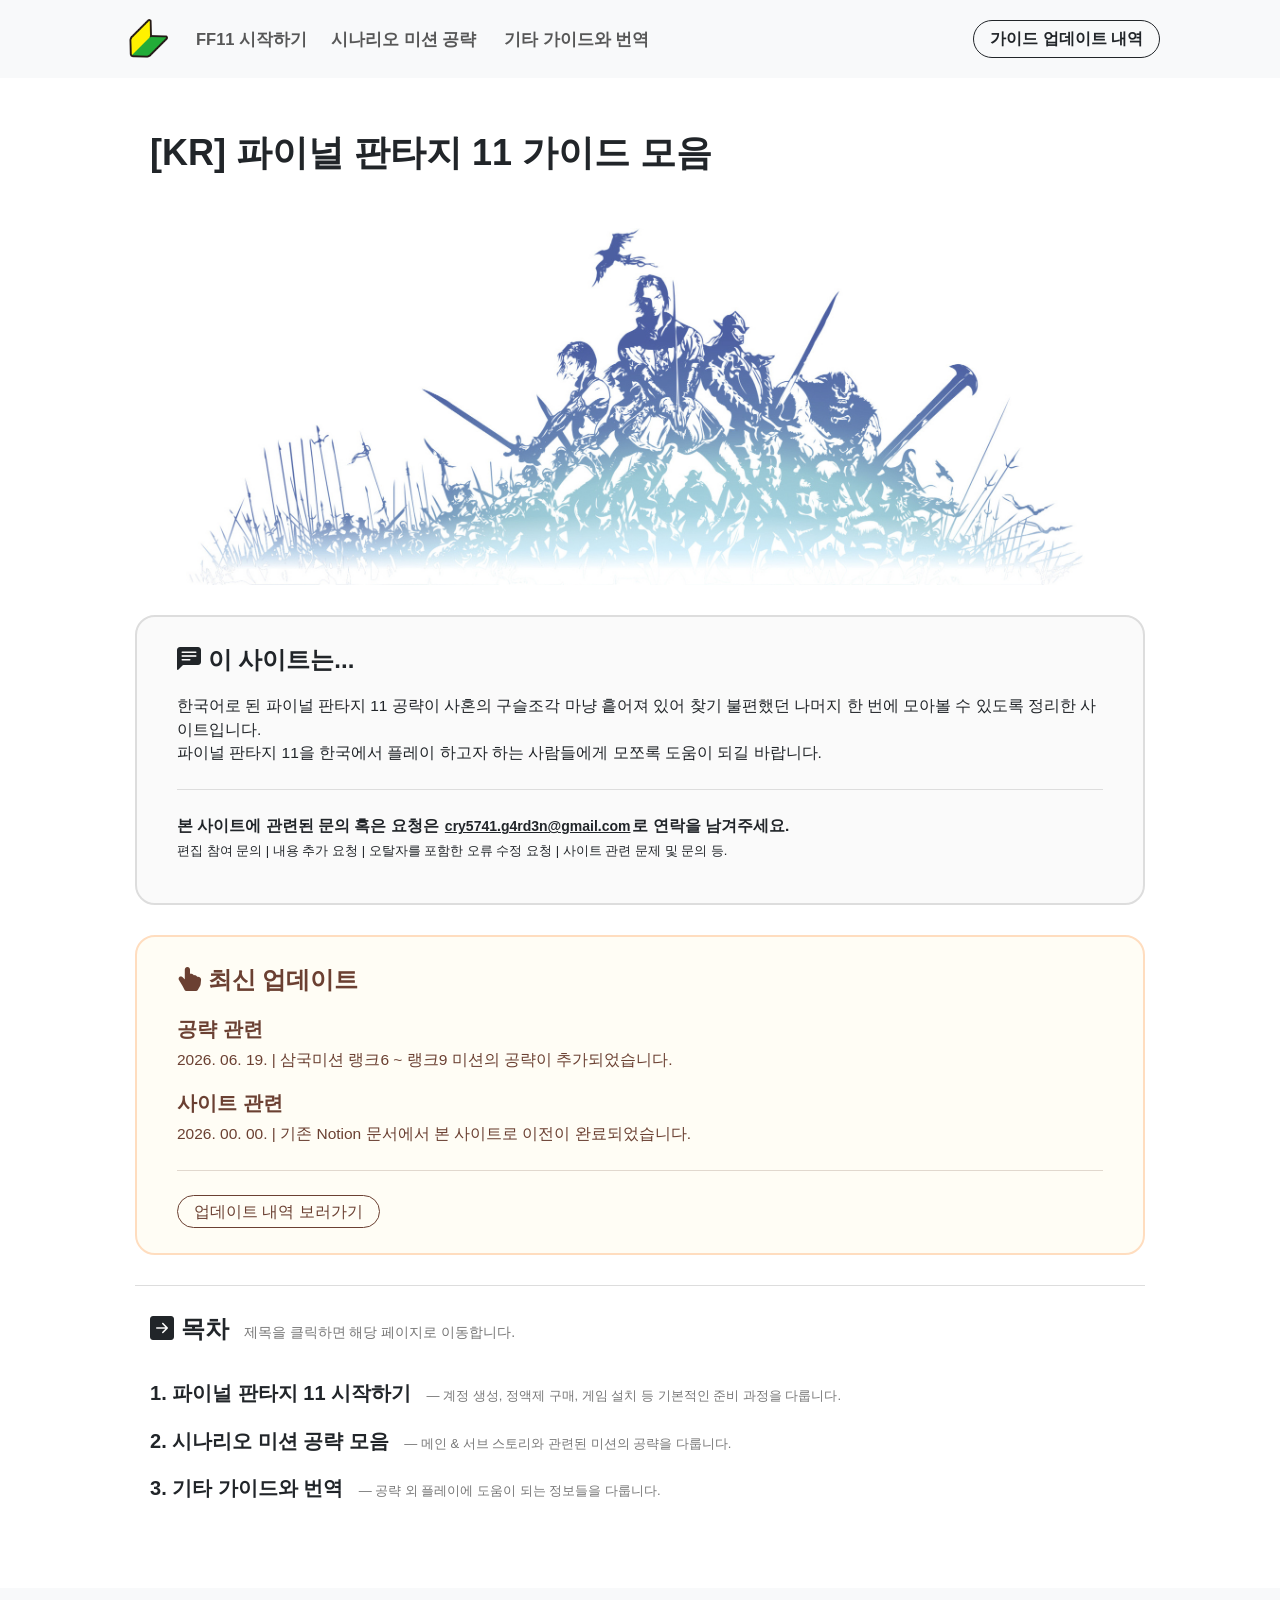
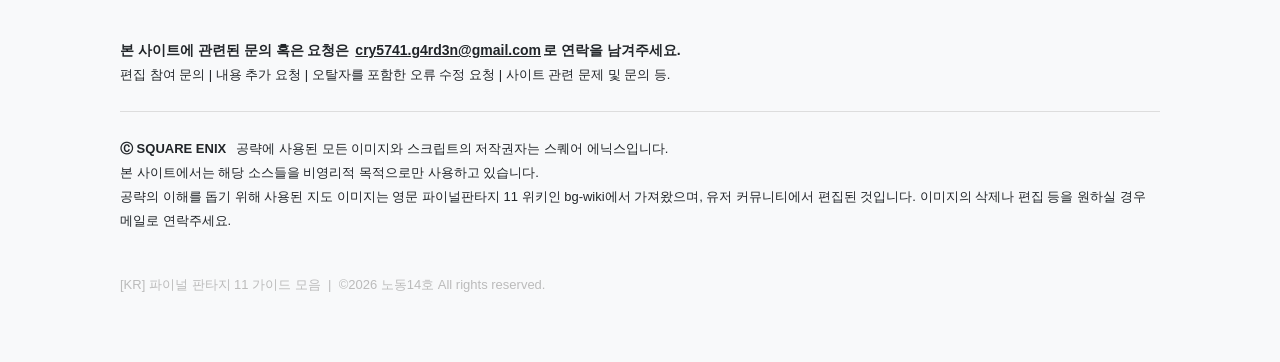
==== index.html @ ab289c1b "260719-3-1" ====
<!DOCTYPE html>
<html lang="ko">
<head>
    <meta charset="UTF-8">
    <meta name="viewport" content="width=device-width, initial-scale=1.0">
    <meta name="author" content="노동14호">
    <meta name="description" content="FINAL FANTASY XI 한국어 공략 모음집">
    <meta name="keywords" content="파판11, FF11, 파판11 공략, 파판11 한국어">
    <meta name="robots" content="noindex, nofollow">
    <link rel="icon" href="./icon/icon_11wiki.png">
    <link rel="apple-touch-icon" href="./icon/icon_11wiki.png">
    <title>[KR] FF11 가이드 모음</title>
    <link rel="stylesheet" href="./css/bootstrap.min.css">
    <link rel="stylesheet" href="./css/11wiki.css">
    <link rel="stylesheet" href="https://cdn.jsdelivr.net/npm/bootstrap-icons@1.13.1/font/bootstrap-icons.min.css">
</head>
<body>

    <!-- 상단 메뉴 바 -->
    <header class="ffxi-text sticky-top bg-light">
        <div class="navbar navbar-expand-lg ffxi-header widscreen">
            <a class="navbar-brand ms-2 my-1" href="#" data-bs-toggle="tooltip" data-bs-placement="bottom" data-bs-title="메인 페이지로"><img src="./icon/icon_11wiki.png" width="40px"></a>
            <button class="navbar-toggler" type="button" data-bs-toggle="collapse" data-bs-target="#navbarFfxi" aria-controls="navbarSupportedContent" aria-expanded="false" aria-label="Toggle navigation">
                <span class="navbar-toggler-icon"></span>
            </button>
            <div class="collapse navbar-collapse" id="navbarFfxi">
                <ul class="navbar-nav me-auto mb-3 mb-lg-0">
                    <li class="nav-item px-1"><a href="./start-ffxi.html" class="nav-link font-kr-b font-menu">FF11 시작하기</a></li>
                    <li class="nav-item px-1"><a href="./missions.html" class="nav-link font-kr-b font-menu">시나리오 미션 공략</a></li>
                    <li class="nav-item px-2"><a href="./others.html" class="nav-link font-kr-b font-menu">기타 가이드와 번역</a></li>
                </ul>
                <a href="./update.html" class="d-flex mb-2 mb-lg-0 link-none-btn"><button class="btn btn-outline-dark font-kr-b px-3 rounded-pill">가이드 업데이트 내역</button></a>
            </div>
        </div>
    </header>
    

    <!-- 페이지 본문 -->
    <main class="ffxi-template ffxi-text widscreen">
        <div> <!--타이틀-->
            <p class="font-kr-b font-xxl my-5 ffxi-title">[KR] 파이널 판타지 11 가이드 모음</p>
            <img src="./img/main1.jpg" class="ffxi-img-90 my-3">
        </div>
        <div class="call-out"> <!--콜아웃-->
            <p class="font-xl font-kr-b"><i class="bi bi-chat-left-text-fill"></i>&nbsp;이 사이트는...</p>
            <p class="font-md font-kr-r">
                한국어로 된 파이널 판타지 11 공략이 사혼의 구슬조각 마냥 흩어져 있어 찾기 불편했던 나머지 한 번에 모아볼 수 있도록 정리한 사이트입니다.
                <br>
                파이널 판타지 11을 한국에서 플레이 하고자 하는 사람들에게 모쪼록 도움이 되길 바랍니다.
            </p>
            <div class="width-line"></div>
            <p>
                <span class="font-md font-kr-b">본 사이트에 관련된 문의 혹은 요청은 <span class="font-sm font-en-b text-readme">cry5741.g4rd3n@gmail.com</span>로 연락을 남겨주세요.</span>
                <br>
                <span class="font-xs font-kr-r">편집 참여 문의 | 내용 추가 요청 | 오탈자를 포함한 오류 수정 요청 | 사이트 관련 문제 및 문의 등.</span>
            </p>
        </div>
        <div class="ffxi-updated"> <!--업데이트 내역-->
            <p class="font-xl font-kr-b"><i class="bi bi-hand-index-thumb-fill"></i>&nbsp;최신 업데이트</p>
            <div>
                <p class="font-kr-b font-lg mb-1">공략 관련</p>
                <p class="font-kr-r font-md">2026. 06. 19. | 삼국미션 랭크6 ~ 랭크9 미션의 공략이 추가되었습니다.</p>
            </div>
            <div>
                <p class="font-kr-b font-lg mb-1">사이트 관련</p>
                <p class="font-kr-r font-md">2026. 00. 00. | 기존 Notion 문서에서 본 사이트로 이전이 완료되었습니다.</p>
            </div>
            <div class="width-line-brown"></div>
            <a href="./update.html" class="btn btn-sm btn-brown rounded-pill px-3 font-kr-r font-md border-brown text-brown border-1">업데이트 내역 보러가기</a>
        </div>
        <div class="width-line"></div>
        <div class="my-1" id="category"> <!--목차-->
            <p class="mb-4"><span class="font-xl font-kr-b ffxi-title"><i class="bi bi-arrow-right-square-fill"></i>&nbsp;목차</span><span class="font-sm font-kr-r text-darkgray">제목을 클릭하면 해당 페이지로 이동합니다.</span></p>
            <div>
                <a href="./start-ffxi.html" class="link-none">
                    <span class="ffxi-wiki font-lg font-kr-b">파이널 판타지 11 시작하기</span>
                    <span class="categoryBr1"></span>
                    <span class="font-xs font-kr-r text-darkgray">― 계정 생성, 정액제 구매, 게임 설치 등 기본적인 준비 과정을 다룹니다.</span>
                </a>
                <a href="./missions.html" class="link-none">
                    <span class="ffxi-wiki font-lg font-kr-b">시나리오 미션 공략 모음</span>
                    <span class="categoryBr2"></span>
                    <span class="font-xs font-kr-r text-darkgray">― 메인 & 서브 스토리와 관련된 미션의 공략을 다룹니다.</span>
                </a>
                <a href="./others.html" class="link-none">
                    <span class="ffxi-wiki font-lg font-kr-b">기타 가이드와 번역</span>
                    <span class="categoryBr3"></span>
                    <span class="font-xs font-kr-r text-darkgray">― 공략 외 플레이에 도움이 되는 정보들을 다룹니다.</span>
                </a>
            </div>
        </div>
    </main>


    <!-- 하단부 고정 -->
    <footer class="ffxi-text bg-light">
        <div class="footer-margin-t">
            <div class="ffxi-footer widscreen">
                <p>
                    <span class="font-sm font-kr-b">본 사이트에 관련된 문의 혹은 요청은 <span class="font-sm font-en-b text-readme">cry5741.g4rd3n@gmail.com</span>로 연락을 남겨주세요.</span>
                    <br>
                    <span class="font-xs font-kr-r">편집 참여 문의 | 내용 추가 요청 | 오탈자를 포함한 오류 수정 요청 | 사이트 관련 문제 및 문의 등.</span>
                </p>
                <div class="width-line"></div>
                <p>
                        <span class="font-xs font-en-b">Ⓒ SQUARE ENIX</span>&nbsp;&nbsp;<span class="font-xs font-kr-r">공략에 사용된 모든 이미지와 스크립트의 저작권자는 스퀘어 에닉스입니다.<br>본 사이트에서는 해당 소스들을 비영리적 목적으로만 사용하고 있습니다.</span>
                        <br>
                        <span class="font-xs font-kr-r">공략의 이해를 돕기 위해 사용된 지도 이미지는 영문 파이널판타지 11 위키인 bg-wiki에서 가져왔으며, 유저 커뮤니티에서 편집된 것입니다. 이미지의 삭제나 편집 등을 원하실 경우 메일로 연락주세요.</span>
                </p>
                <br>
                <p>
                    <span class="font-xs font-kr-r text-gray">[KR] 파이널 판타지 11 가이드 모음&nbsp;&nbsp;|&nbsp;&nbsp;©2026 노동14호 All rights reserved.</span>
                </p>
            </div>
        </div>
    </footer>

    <script src="./js/bootstrap.bundle.js"></script>
    <script src="./js/11wiki.js"></script>
    <script>
        const tooltipTriggerList = document.querySelectorAll('[data-bs-toggle="tooltip"]')
        const tooltipList = [...tooltipTriggerList].map(tooltipTriggerEl => new bootstrap.Tooltip(tooltipTriggerEl))
    </script>
</body>
</html>
---- css/11wiki.css ----
/* 기본 사이트 서식 */

.ffxi-text::selection {
    color: #f8f9fa;
    font-weight: bold;
    background-color: #212529;
}

/* 폰트 임포트 */

@import url('https://fonts.googleapis.com/css2?family=Asta+Sans:wght@300..800&family=Lato:wght@400;700&family=Murecho:wght@100..900&display=swap');

/* 영문 폰트 Lato */

.font-en-r {
  font-family: "Lato", sans-serif;
  font-weight: 400;
  font-style: normal;
  letter-spacing: 0;
  word-spacing: 0;
}

.font-en-b {
  font-family: "Lato", sans-serif;
  font-weight: 700;
  font-style: normal;
  letter-spacing: 0;
  word-spacing: 0;
}

/* 일본어 폰트 Murecho */

.font-jp-r {
  font-family: "Murecho", sans-serif;
  font-optical-sizing: auto;
  font-weight: 400;
  font-style: normal;
  letter-spacing: 0;
  word-spacing: 0;
}

.font-jp-b {
  font-family: "Murecho", sans-serif;
  font-optical-sizing: auto;
  font-weight: 700;
  font-style: normal;
  letter-spacing: 0;
  word-spacing: 0;
}

/* 한글 폰트 Asta Sans */

.font-kr-r {
  font-family: "Asta Sans", sans-serif;
  font-optical-sizing: auto;
  font-weight: 400;
  font-style: normal;
  letter-spacing: 0;
  word-spacing: 0;
}

.font-kr-b {
  font-family: "Asta Sans", sans-serif;
  font-optical-sizing: auto;
  font-weight: 700;
  font-style: normal;
  letter-spacing: 0;
  word-spacing: 0;
}

/* 폰트 크기 관련 */

.font-menu {
    font-size: 16.5px;
}

.font-xxl {
    font-size: 36px;
}

.font-xl {
    font-size: 24px;
}

.font-lg {
    font-size: 20px;
}

.font-md {
    font-size: 15.5px;
}

.font-sm {
    font-size: 14px;
}

.font-xs {
    font-size: 13px;
}

/* 폰트 강조 */

.text-readme {
    text-decoration: underline;
    padding: 2px;
}

/* 서브 메뉴 호버 */

.drop-hover:hover {
    background-color: #212529;
    color: #f8f9fa;
}

/* 구분선 */

.width-line {
    display: block;
    width: 100%;
    height: 0.2px;
    background-color: #dddddd;
    margin: 25px auto;
}

.width-line-brown {
    display: block;
    width: 100%;
    height: 0.2px;
    background-color: rgba(107, 64, 50, 0.2);
    margin: 25px auto;
}

/* 폰트 커스텀 색상 */

.text-gray {
    color: #bbbbbb;
}

.text-darkgray {
    color: #777777;
}

.text-brown {
    color: #6b4032;
}

/* 테두리 커스텀 색상 */

.border-brown {
    border-color: #6b4032;
}

/* 버튼 커스텀 */

.btn-brown {
    background-color: none;
}

.btn-brown:hover {
    background-color: #6b4032;
    color: #fffdf5;
}

/* 이미지 사이즈 조정 */

.ffxi-img-90 {
    display: block;
    width: 90%;
    margin: auto;
}

.ffxi-img-98 {
    display: block;
    width: 98%;
    margin: auto;
    border-radius: 20px;
}

/* 콜아웃 */

.call-out {
    margin: 30px 0;
    padding: 25px 40px;
    background-color: #fafafa;
    border: 2px solid #dddddd;
    border-radius: 20px;
}

/* 최신 업데이트 */

.ffxi-updated {
    margin: 30px 0;
    padding: 25px 40px;
    background-color: #fffdf5;
    border: 2px solid #ffddbf;
    border-radius: 20px;
    color: #6b4032;
}

/* 목차 카운터 */

body {
    counter-reset: my-sec-counter;
}

.ffxi-wiki::before {
    counter-increment: my-sec-counter;
    content: counter(my-sec-counter) ". ";
}

/* 링크 서식 지우기 & 목차 호버 */

.link-none {
    text-decoration: none;
    color: #212529;
    display: block;
    padding: 7.5px 15px 5px;
    margin: 5px 0;
}

.link-none:hover {
    background-color: #fff2d2;
    color: #6b4032;
}

.link-none-btn {
    text-decoration: none;
}

/* 본문 텍스트 박스 */

.ffxi-guide {
    width: 80%;
    padding: 15px 20px;
}

/* 하단부 상단 마진 */

.footer-margin-t {
    margin: 80px 0 0;
}






/* 여백 관련 (반응형 대응) */

.ffxi-header {
    padding: 10px 120px;
    margin: 0;
}

.ffxi-template {
    padding: 0 135px;
    margin: 0;
}

.ffxi-title {
    margin: 0 15px;
}

.ffxi-footer {
    padding: 50px 120px;
    margin: 50px 0 0;
}

/* 태블릿 대응 */
@media screen and (max-width:1200px) {

    /* 여백 */

    .ffxi-header {
        padding: 10px 70px;
        margin: 0;
    }

    .ffxi-template {
        padding: 0 70px;
        margin: 0;
    }

    .ffxi-footer {
        padding: 35px 70px;
        margin: 50px 0 0;
    }

    /* 폰트 사이즈 */

    .font-menu {
        font-size: 15px;
    }
        
    .font-xxl {
        font-size: 32px;
    }

    .font-xl {
        font-size: 22px;
    }

    .font-lg {
        font-size: 18px;
    }

    .font-md {
        font-size: 13px;
    }

    .font-sm {
        font-size: 13px;
    }

    .font-xs {
        font-size: 13px;
    }

    /* 본문 텍스트 박스 */

    .ffxi-guide {
        width: 90%;
        padding: 2.5px 15px;
    }

}

/* 모바일 대응 */
@media screen and (max-width:665px) {

    /* 여백 */

    .ffxi-header {
        padding: 8px 25px;
        margin: 0;
    }

    .ffxi-template {
        padding: 0 25px;
        margin: 0;
    }

    .ffxi-footer {
        padding: 30px 40px;
        margin: 50px 0 0;
    }

    /* 폰트 사이즈 */

    .font-menu {
        font-size: 16.5px;
    }
        
    .font-xxl {
        font-size: 22px;
    }

    .font-xl {
        font-size: 20px;
    }

    .font-lg {
        font-size: 16px;
    }

    .font-md {
        font-size: 14px;
    }

    .font-sm {
        font-size: 14px;
    }

    .font-xs {
        font-size: 14px;
    }

    /* 본문 텍스트 박스 */

    .ffxi-guide {
        width: 95%;
        padding: 0 15px;
    }

}

/* 와이드 모니터 */
@media screen and (min-width:1440px) {
    
    .widscreen {
        width: 1440px;
        margin: auto;
    }

}
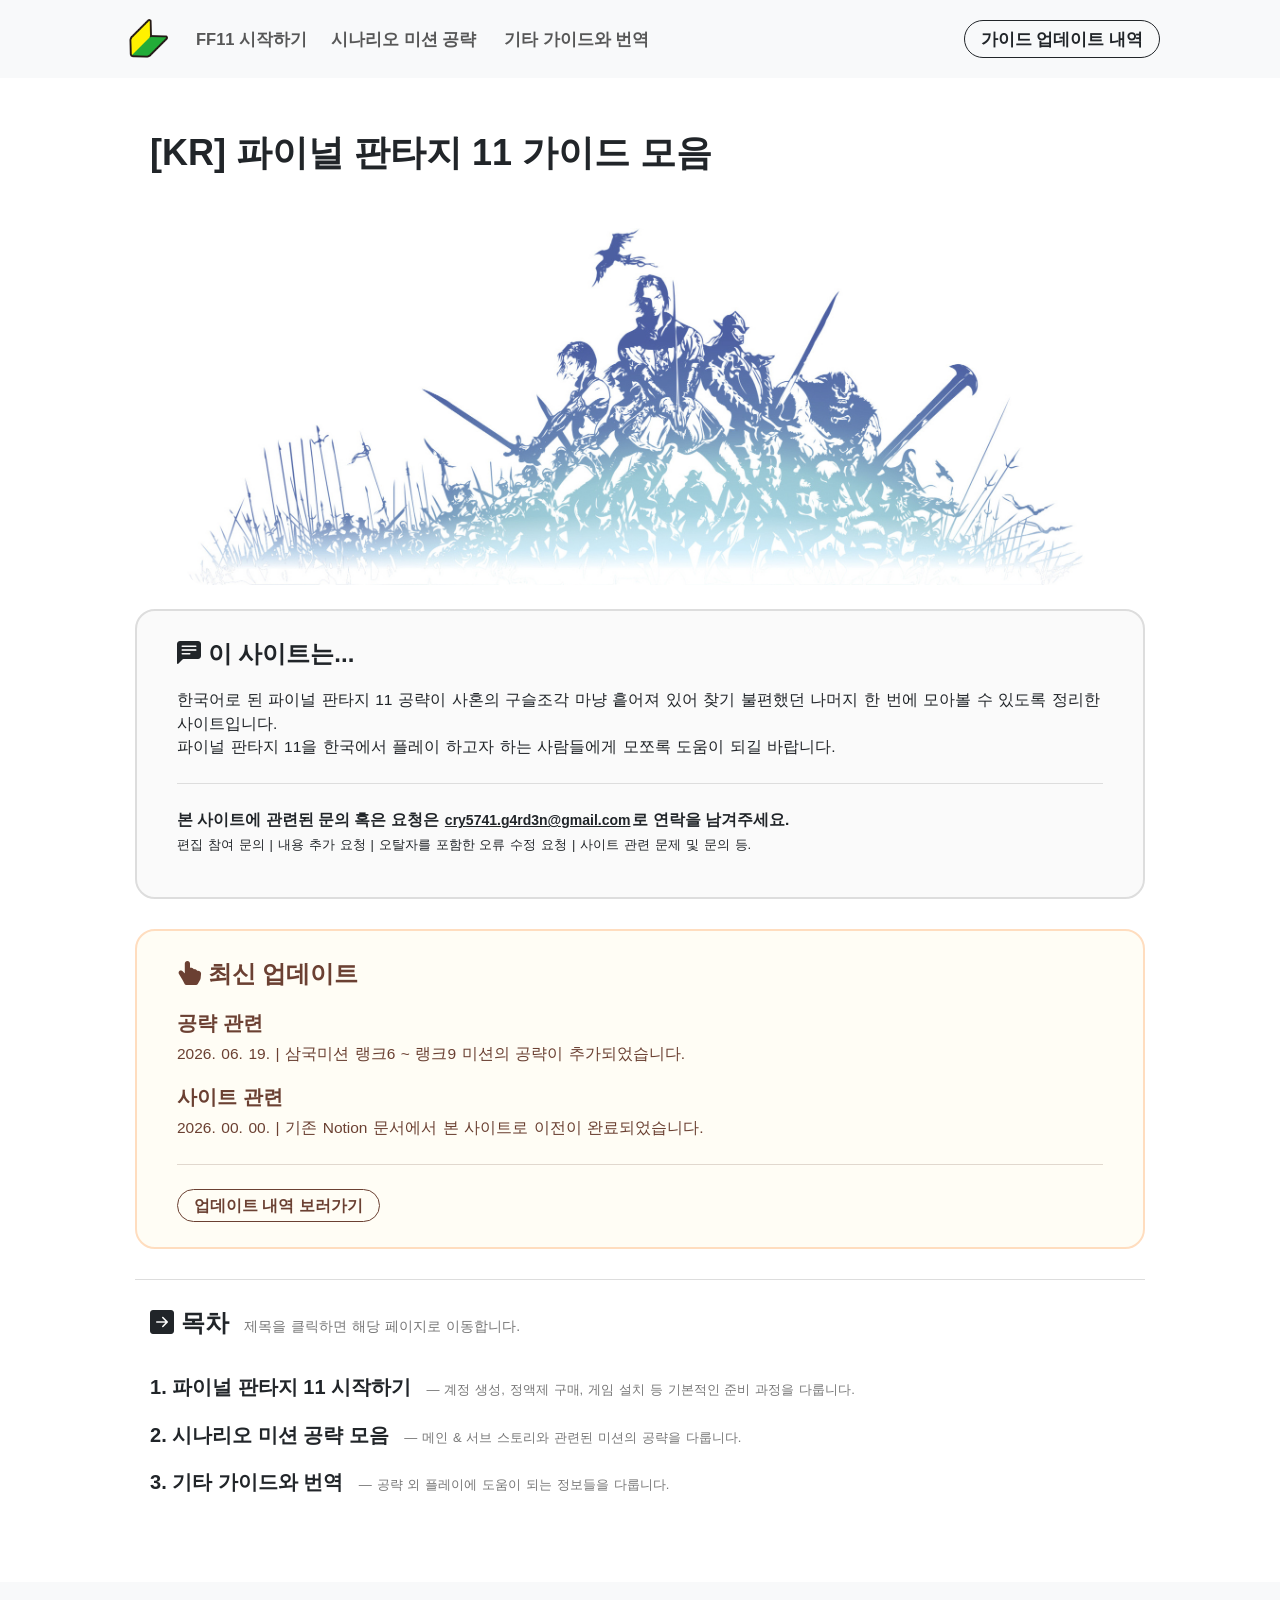
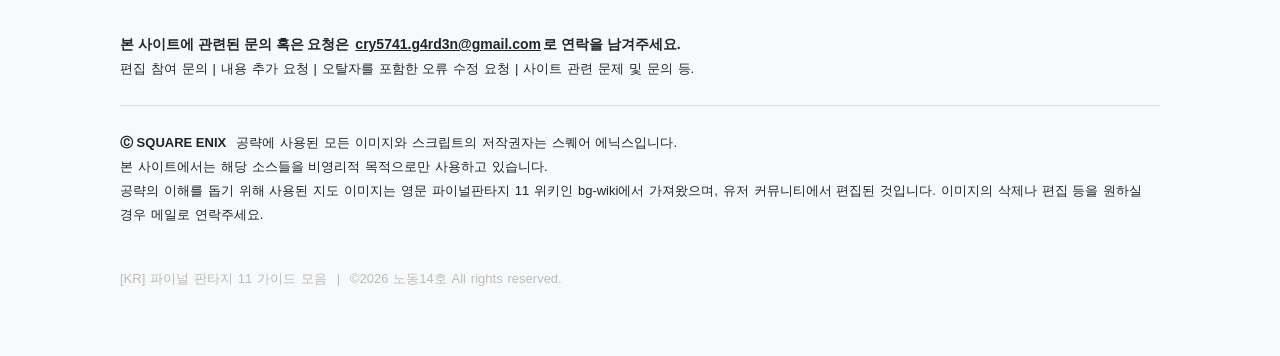
==== commit c2730979: "start-ffxi1" ====
--- a/index.html
+++ b/index.html
@@ -29,7 +29,7 @@
                     <li class="nav-item px-1"><a href="./missions.html" class="nav-link font-kr-b font-menu">시나리오 미션 공략</a></li>
                     <li class="nav-item px-2"><a href="./others.html" class="nav-link font-kr-b font-menu">기타 가이드와 번역</a></li>
                 </ul>
-                <a href="./update.html" class="d-flex mb-2 mb-lg-0 link-none-btn"><button class="btn btn-outline-dark font-kr-b px-3 rounded-pill">가이드 업데이트 내역</button></a>
+                <a href="./update.html" class="d-flex mb-2 mb-lg-0 link-none-btn"><button class="btn btn-outline-dark font-kr-b font-menu px-3 rounded-pill">가이드 업데이트 내역</button></a>
             </div>
         </div>
     </header>
@@ -41,7 +41,7 @@
             <p class="font-kr-b font-xxl my-5 ffxi-title">[KR] 파이널 판타지 11 가이드 모음</p>
             <img src="./img/main1.jpg" class="ffxi-img-90 my-3">
         </div>
-        <div class="call-out"> <!--콜아웃-->
+        <div class="call-out mt-4"> <!--콜아웃-->
             <p class="font-xl font-kr-b"><i class="bi bi-chat-left-text-fill"></i>&nbsp;이 사이트는...</p>
             <p class="font-md font-kr-r">
                 한국어로 된 파이널 판타지 11 공략이 사혼의 구슬조각 마냥 흩어져 있어 찾기 불편했던 나머지 한 번에 모아볼 수 있도록 정리한 사이트입니다.
@@ -66,7 +66,7 @@
                 <p class="font-kr-r font-md">2026. 00. 00. | 기존 Notion 문서에서 본 사이트로 이전이 완료되었습니다.</p>
             </div>
             <div class="width-line-brown"></div>
-            <a href="./update.html" class="btn btn-sm btn-brown rounded-pill px-3 font-kr-r font-md border-brown text-brown border-1">업데이트 내역 보러가기</a>
+            <a href="./update.html" class="btn btn-sm btn-brown rounded-pill px-3 font-kr-b font-md border-brown text-brown border-1">업데이트 내역 보러가기</a>
         </div>
         <div class="width-line"></div>
         <div class="my-1" id="category"> <!--목차-->
--- a/css/11wiki.css
+++ b/css/11wiki.css
@@ -18,6 +18,7 @@
   font-style: normal;
   letter-spacing: 0;
   word-spacing: 0;
+  line-height: 1.5;
 }
 
 .font-en-b {
@@ -26,6 +27,7 @@
   font-style: normal;
   letter-spacing: 0;
   word-spacing: 0;
+  line-height: 1.5;
 }
 
 /* 일본어 폰트 Murecho */
@@ -37,6 +39,7 @@
   font-style: normal;
   letter-spacing: 0;
   word-spacing: 0;
+  line-height: 1.5;
 }
 
 .font-jp-b {
@@ -46,6 +49,7 @@
   font-style: normal;
   letter-spacing: 0;
   word-spacing: 0;
+  line-height: 1.5;
 }
 
 /* 한글 폰트 Asta Sans */
@@ -56,7 +60,8 @@
   font-weight: 400;
   font-style: normal;
   letter-spacing: 0;
-  word-spacing: 0;
+  word-spacing: 1.25px;
+  line-height: 1.5;
 }
 
 .font-kr-b {
@@ -66,6 +71,7 @@
   font-style: normal;
   letter-spacing: 0;
   word-spacing: 0;
+  line-height: 1.5;
 }
 
 /* 폰트 크기 관련 */
@@ -161,12 +167,13 @@
     color: #fffdf5;
 }
 
-/* 이미지 사이즈 조정 */
+/* 이미지 관련 - 사이즈, 테두리 */
 
 .ffxi-img-90 {
     display: block;
     width: 90%;
     margin: auto;
+    border-radius: 20px;
 }
 
 .ffxi-img-98 {
@@ -176,10 +183,17 @@
     border-radius: 20px;
 }
 
+.ffxi-img-100 {
+    display: block;
+    width: 100%;
+    margin: auto;
+    border-radius: 20px;
+}
+
 /* 콜아웃 */
 
 .call-out {
-    margin: 30px 0;
+    margin: 16.5px 0;
     padding: 25px 40px;
     background-color: #fafafa;
     border: 2px solid #dddddd;
@@ -230,7 +244,12 @@
 /* 본문 텍스트 박스 */
 
 .ffxi-guide {
-    width: 80%;
+    width: 90%;
+    padding: 15px 20px;
+}
+
+.ffxi-guide-100 {
+    width: 100%;
     padding: 15px 20px;
 }
 
@@ -305,7 +324,7 @@
     }
 
     .font-md {
-        font-size: 13px;
+        font-size: 15px;
     }
 
     .font-sm {
@@ -364,7 +383,7 @@
     }
 
     .font-md {
-        font-size: 14px;
+        font-size: 15px;
     }
 
     .font-sm {
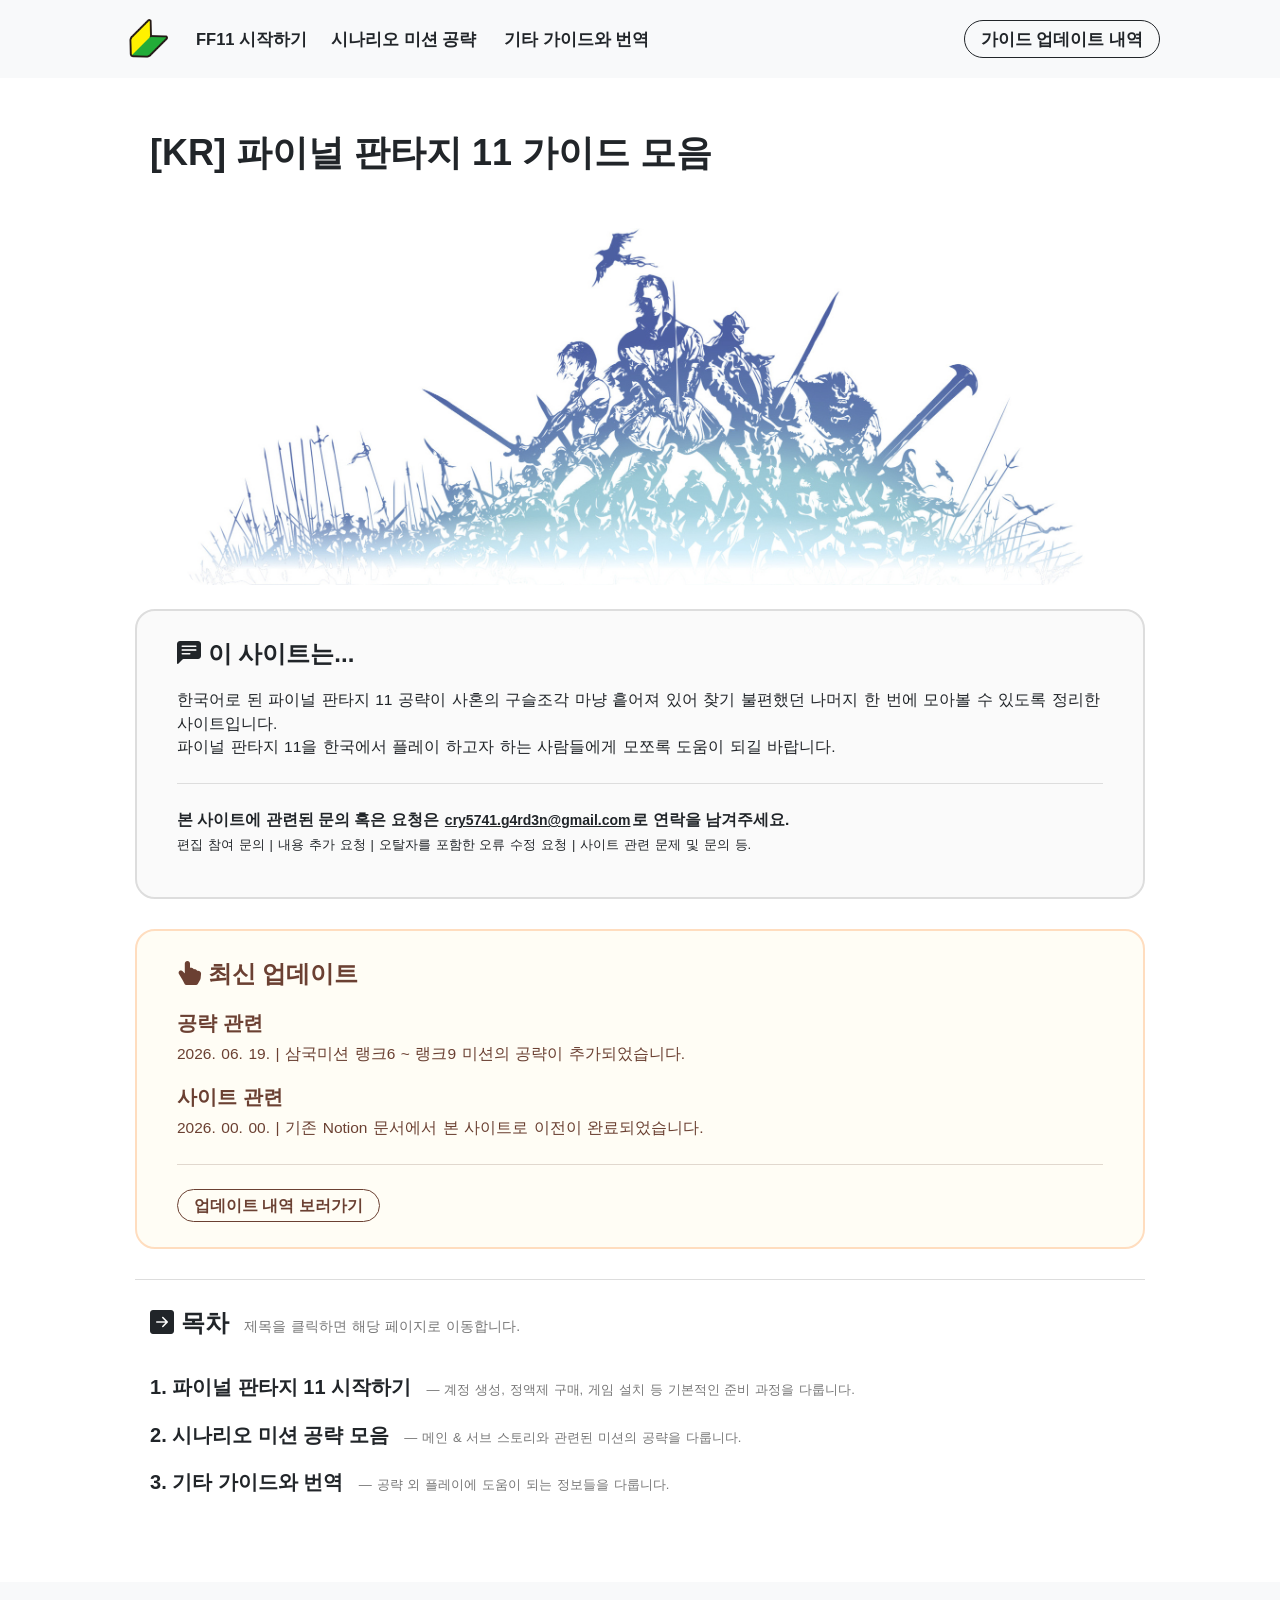
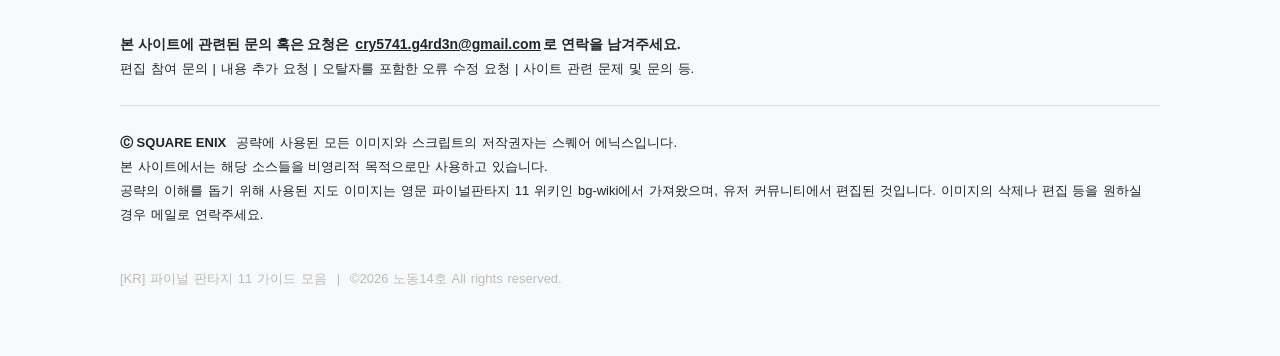
==== commit 47ed37d9: "Update index.html" ====
--- a/index.html
+++ b/index.html
@@ -25,9 +25,9 @@
             </button>
             <div class="collapse navbar-collapse" id="navbarFfxi">
                 <ul class="navbar-nav me-auto mb-3 mb-lg-0">
-                    <li class="nav-item px-1"><a href="./start-ffxi.html" class="nav-link font-kr-b font-menu">FF11 시작하기</a></li>
-                    <li class="nav-item px-1"><a href="./missions.html" class="nav-link font-kr-b font-menu">시나리오 미션 공략</a></li>
-                    <li class="nav-item px-2"><a href="./others.html" class="nav-link font-kr-b font-menu">기타 가이드와 번역</a></li>
+                    <li class="nav-item px-1"><a href="./start-ffxi.html" class="nav-link font-kr-b font-menu text-dark">FF11 시작하기</a></li>
+                    <li class="nav-item px-1"><a href="./missions.html" class="nav-link font-kr-b font-menu text-dark">시나리오 미션 공략</a></li>
+                    <li class="nav-item px-2"><a href="./others.html" class="nav-link font-kr-b font-menu text-dark">기타 가이드와 번역</a></li>
                 </ul>
                 <a href="./update.html" class="d-flex mb-2 mb-lg-0 link-none-btn"><button class="btn btn-outline-dark font-kr-b font-menu px-3 rounded-pill">가이드 업데이트 내역</button></a>
             </div>
@@ -122,4 +122,4 @@
         const tooltipList = [...tooltipTriggerList].map(tooltipTriggerEl => new bootstrap.Tooltip(tooltipTriggerEl))
     </script>
 </body>
-</html>+</html>
--- a/css/11wiki.css
+++ b/css/11wiki.css
@@ -339,7 +339,30 @@
 
     .ffxi-guide {
         width: 90%;
-        padding: 2.5px 15px;
+        padding: 5px 10px;
+    }
+
+    .ffxi-guide-100 {
+        width: 100%;
+        padding: 5px 10px;
+    }
+
+    /* 구분선 */
+
+    .width-line {
+        display: block;
+        width: 100%;
+        height: 1px;
+        background-color: #dddddd;
+        margin: 25px auto;
+    }
+
+    .width-line-brown {
+        display: block;
+        width: 100%;
+        height: 1px;
+        background-color: rgba(107, 64, 50, 0.2);
+        margin: 25px auto;
     }
 
 }
@@ -375,7 +398,7 @@
     }
 
     .font-xl {
-        font-size: 20px;
+        font-size: 18px;
     }
 
     .font-lg {
@@ -397,8 +420,31 @@
     /* 본문 텍스트 박스 */
 
     .ffxi-guide {
-        width: 95%;
-        padding: 0 15px;
+        width: 90%;
+        padding: 0px 5px;
+    }
+
+    .ffxi-guide-100 {
+        width: 100%;
+        padding: 0px 5px;
+    }
+
+    /* 구분선 */
+
+    .width-line {
+        display: block;
+        width: 100%;
+        height: 1.8px;
+        background-color: #dddddd;
+        margin: 25px auto;
+    }
+
+    .width-line-brown {
+        display: block;
+        width: 100%;
+        height: 1.8px;
+        background-color: rgba(107, 64, 50, 0.2);
+        margin: 25px auto;
     }
 
 }
@@ -411,4 +457,4 @@
         margin: auto;
     }
 
-}+}
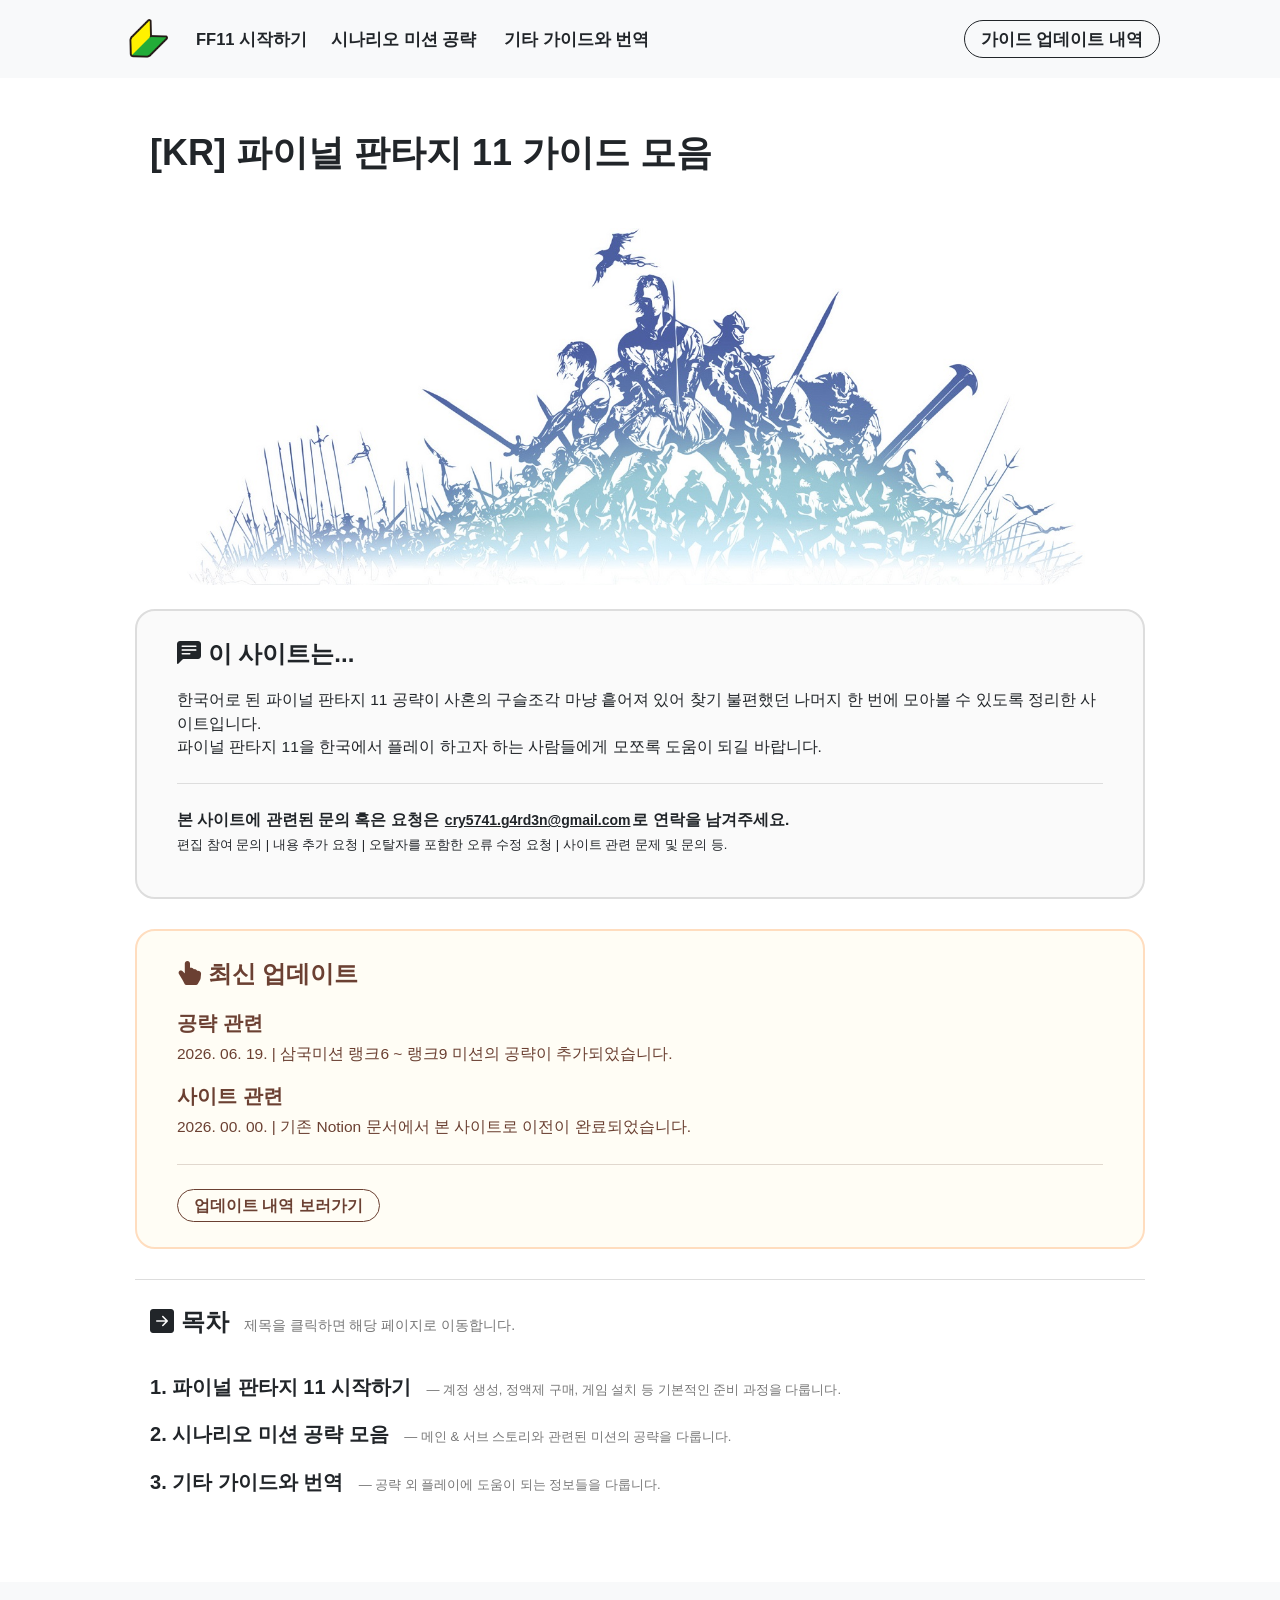
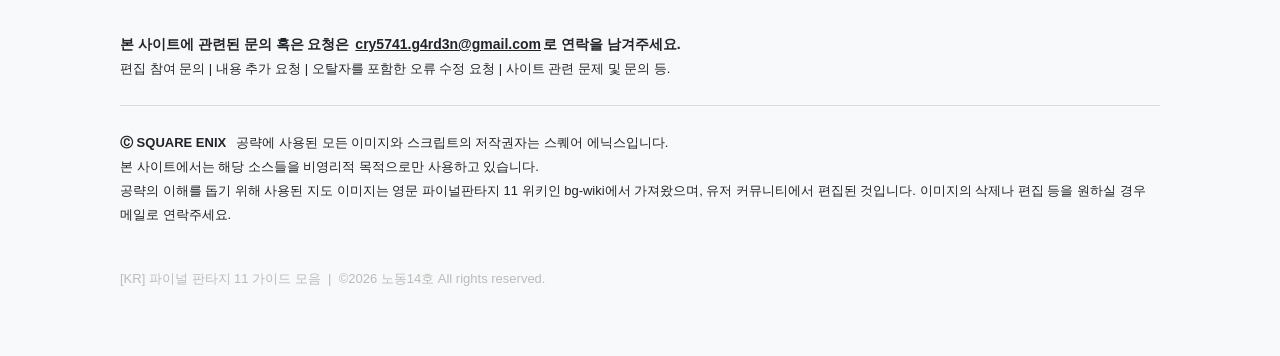
==== commit 50b67746: "260721-1" ====
--- a/index.html
+++ b/index.html
@@ -24,12 +24,12 @@
                 <span class="navbar-toggler-icon"></span>
             </button>
             <div class="collapse navbar-collapse" id="navbarFfxi">
-                <ul class="navbar-nav me-auto mb-3 mb-lg-0">
+                <ul class="navbar-nav me-auto mb-2 mb-lg-0">
                     <li class="nav-item px-1"><a href="./start-ffxi.html" class="nav-link font-kr-b font-menu text-dark">FF11 시작하기</a></li>
                     <li class="nav-item px-1"><a href="./missions.html" class="nav-link font-kr-b font-menu text-dark">시나리오 미션 공략</a></li>
                     <li class="nav-item px-2"><a href="./others.html" class="nav-link font-kr-b font-menu text-dark">기타 가이드와 번역</a></li>
                 </ul>
-                <a href="./update.html" class="d-flex mb-2 mb-lg-0 link-none-btn"><button class="btn btn-outline-dark font-kr-b font-menu px-3 rounded-pill">가이드 업데이트 내역</button></a>
+                <a href="./update.html" class="d-flex mb-3 mb-lg-0 link-none-btn"><button class="btn btn-outline-dark font-kr-b font-menu px-3 rounded-pill">가이드 업데이트 내역</button></a>
             </div>
         </div>
     </header>
@@ -122,4 +122,4 @@
         const tooltipList = [...tooltipTriggerList].map(tooltipTriggerEl => new bootstrap.Tooltip(tooltipTriggerEl))
     </script>
 </body>
-</html>
+</html>
--- a/css/11wiki.css
+++ b/css/11wiki.css
@@ -1,3 +1,4 @@
+
 /* 기본 사이트 서식 */
 
 .ffxi-text::selection {
@@ -6,9 +7,11 @@
     background-color: #212529;
 }
 
+
 /* 폰트 임포트 */
 
-@import url('https://fonts.googleapis.com/css2?family=Asta+Sans:wght@300..800&family=Lato:wght@400;700&family=Murecho:wght@100..900&display=swap');
+@import url('https://fonts.googleapis.com/css2?family=IBM+Plex+Sans+KR:wght@400;700&family=Lato:wght@400;700&family=Murecho:wght@100..900&display=swap');
+
 
 /* 영문 폰트 Lato */
 
@@ -29,6 +32,7 @@
   word-spacing: 0;
   line-height: 1.5;
 }
+
 
 /* 일본어 폰트 Murecho */
 
@@ -52,27 +56,27 @@
   line-height: 1.5;
 }
 
-/* 한글 폰트 Asta Sans */
+
+/* 한글 폰트 IBM Plex Sans KR */
 
 .font-kr-r {
-  font-family: "Asta Sans", sans-serif;
-  font-optical-sizing: auto;
+  font-family: "IBM Plex Sans KR", sans-serif;
   font-weight: 400;
   font-style: normal;
   letter-spacing: 0;
-  word-spacing: 1.25px;
+  word-spacing: 0;
   line-height: 1.5;
 }
 
 .font-kr-b {
-  font-family: "Asta Sans", sans-serif;
-  font-optical-sizing: auto;
+  font-family: "IBM Plex Sans KR", sans-serif;
   font-weight: 700;
   font-style: normal;
   letter-spacing: 0;
   word-spacing: 0;
   line-height: 1.5;
 }
+
 
 /* 폰트 크기 관련 */
 
@@ -103,6 +107,7 @@
 .font-xs {
     font-size: 13px;
 }
+
 
 /* 폰트 강조 */
 
@@ -111,12 +116,14 @@
     padding: 2px;
 }
 
+
 /* 서브 메뉴 호버 */
 
 .drop-hover:hover {
     background-color: #212529;
     color: #f8f9fa;
 }
+
 
 /* 구분선 */
 
@@ -136,6 +143,7 @@
     margin: 25px auto;
 }
 
+
 /* 폰트 커스텀 색상 */
 
 .text-gray {
@@ -150,11 +158,13 @@
     color: #6b4032;
 }
 
+
 /* 테두리 커스텀 색상 */
 
 .border-brown {
     border-color: #6b4032;
 }
+
 
 /* 버튼 커스텀 */
 
@@ -167,6 +177,7 @@
     color: #fffdf5;
 }
 
+
 /* 이미지 관련 - 사이즈, 테두리 */
 
 .ffxi-img-90 {
@@ -189,6 +200,7 @@
     margin: auto;
     border-radius: 20px;
 }
+
 
 /* 콜아웃 */
 
@@ -199,6 +211,7 @@
     border: 2px solid #dddddd;
     border-radius: 20px;
 }
+
 
 /* 최신 업데이트 */
 
@@ -211,6 +224,7 @@
     color: #6b4032;
 }
 
+
 /* 목차 카운터 */
 
 body {
@@ -222,6 +236,7 @@
     content: counter(my-sec-counter) ". ";
 }
 
+
 /* 링크 서식 지우기 & 목차 호버 */
 
 .link-none {
@@ -241,6 +256,7 @@
     text-decoration: none;
 }
 
+
 /* 본문 텍스트 박스 */
 
 .ffxi-guide {
@@ -253,15 +269,12 @@
     padding: 15px 20px;
 }
 
+
 /* 하단부 상단 마진 */
 
 .footer-margin-t {
     margin: 80px 0 0;
 }
-
-
-
-
 
 
 /* 여백 관련 (반응형 대응) */
@@ -328,7 +341,7 @@
     }
 
     .font-sm {
-        font-size: 13px;
+        font-size: 14px;
     }
 
     .font-xs {
@@ -338,31 +351,35 @@
     /* 본문 텍스트 박스 */
 
     .ffxi-guide {
-        width: 90%;
         padding: 5px 10px;
     }
 
     .ffxi-guide-100 {
-        width: 100%;
         padding: 5px 10px;
     }
 
     /* 구분선 */
 
     .width-line {
-        display: block;
-        width: 100%;
-        height: 1px;
-        background-color: #dddddd;
-        margin: 25px auto;
+        height: 0.5px;
     }
 
     .width-line-brown {
-        display: block;
-        width: 100%;
-        height: 1px;
-        background-color: rgba(107, 64, 50, 0.2);
-        margin: 25px auto;
+        height: 0.5px;
+    }
+
+    /* 콜아웃 */
+
+    .call-out {
+        padding: 25px 25px;
+        border-radius: 15px;
+    }
+
+    /* 최신 업데이트 */
+
+    .ffxi-updated {
+        padding: 25px 25px;
+        border-radius: 15px;
     }
 
 }
@@ -410,43 +427,33 @@
     }
 
     .font-sm {
-        font-size: 14px;
+        font-size: 13.5px;
     }
 
     .font-xs {
-        font-size: 14px;
+        font-size: 12px;
     }
 
     /* 본문 텍스트 박스 */
 
     .ffxi-guide {
-        width: 90%;
         padding: 0px 5px;
     }
 
     .ffxi-guide-100 {
-        width: 100%;
         padding: 0px 5px;
     }
 
     /* 구분선 */
 
     .width-line {
-        display: block;
-        width: 100%;
-        height: 1.8px;
-        background-color: #dddddd;
-        margin: 25px auto;
+
+        height: 0.75px;
     }
 
     .width-line-brown {
-        display: block;
-        width: 100%;
-        height: 1.8px;
-        background-color: rgba(107, 64, 50, 0.2);
-        margin: 25px auto;
-    }
-
+        height: 0.75px;
+    }
 }
 
 /* 와이드 모니터 */
@@ -457,4 +464,4 @@
         margin: auto;
     }
 
-}
+}
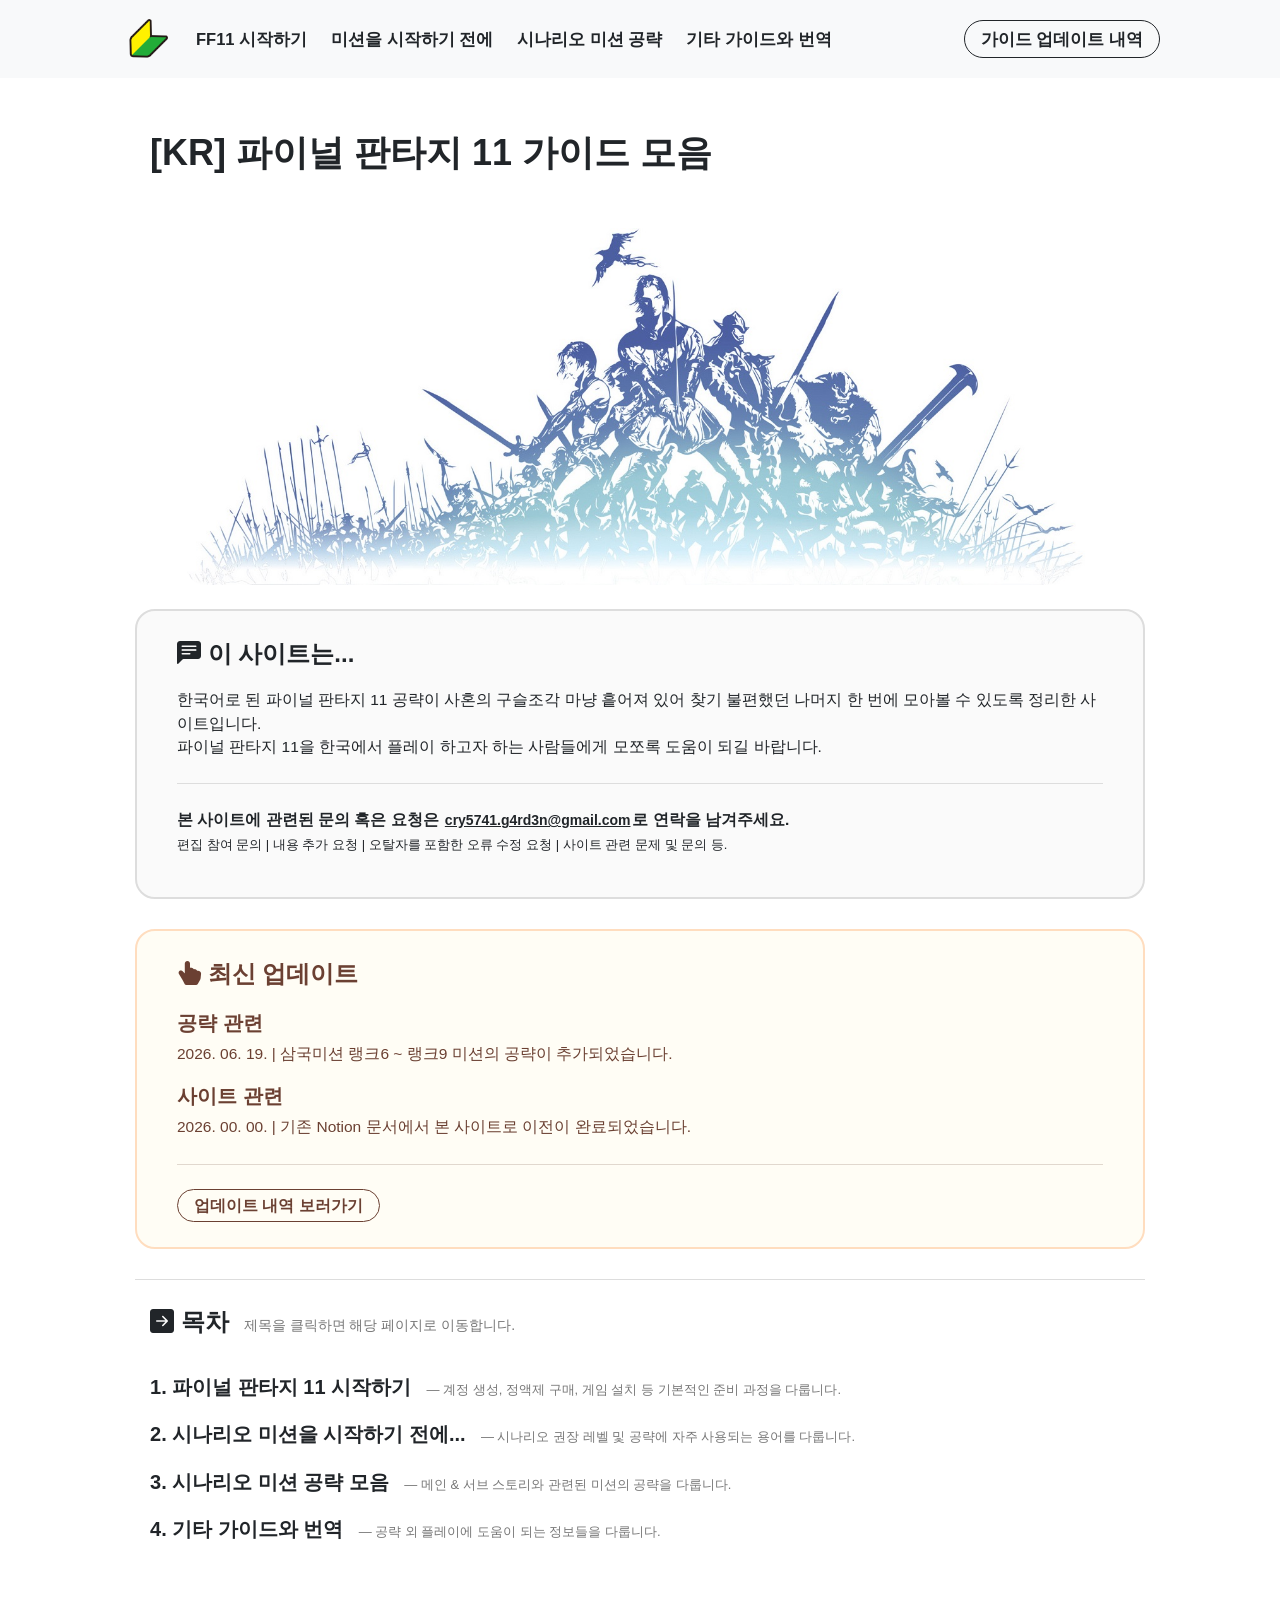
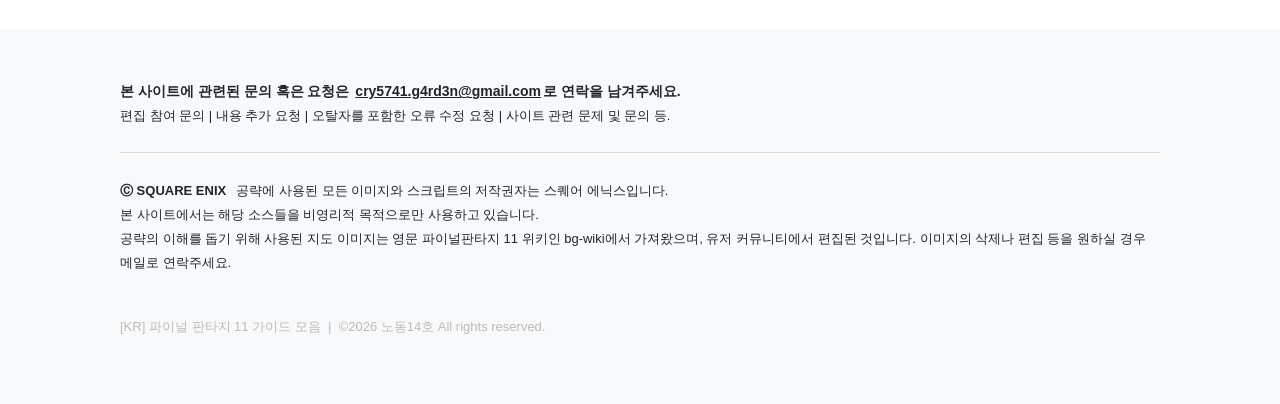
==== commit 95cdc9fc: "260721-2" ====
--- a/index.html
+++ b/index.html
@@ -24,12 +24,13 @@
                 <span class="navbar-toggler-icon"></span>
             </button>
             <div class="collapse navbar-collapse" id="navbarFfxi">
-                <ul class="navbar-nav me-auto mb-2 mb-lg-0">
+                <ul class="navbar-nav me-auto mb-3 mb-lg-0">
                     <li class="nav-item px-1"><a href="./start-ffxi.html" class="nav-link font-kr-b font-menu text-dark">FF11 시작하기</a></li>
+                    <li class="nav-item px-1"><a href="./before-start.html" class="nav-link font-kr-b font-menu text-dark">미션을 시작하기 전에</a></li>
                     <li class="nav-item px-1"><a href="./missions.html" class="nav-link font-kr-b font-menu text-dark">시나리오 미션 공략</a></li>
-                    <li class="nav-item px-2"><a href="./others.html" class="nav-link font-kr-b font-menu text-dark">기타 가이드와 번역</a></li>
+                    <li class="nav-item px-1"><a href="./others.html" class="nav-link font-kr-b font-menu text-dark">기타 가이드와 번역</a></li>
                 </ul>
-                <a href="./update.html" class="d-flex mb-3 mb-lg-0 link-none-btn"><button class="btn btn-outline-dark font-kr-b font-menu px-3 rounded-pill">가이드 업데이트 내역</button></a>
+                <a href="./update.html" class="d-flex mb-2 mb-lg-0 link-none-btn"><button class="btn btn-outline-dark font-kr-b font-menu px-3 rounded-pill">가이드 업데이트 내역</button></a>
             </div>
         </div>
     </header>
@@ -77,6 +78,11 @@
                     <span class="categoryBr1"></span>
                     <span class="font-xs font-kr-r text-darkgray">― 계정 생성, 정액제 구매, 게임 설치 등 기본적인 준비 과정을 다룹니다.</span>
                 </a>
+                <a href="./before-start.html" class="link-none">
+                    <span class="ffxi-wiki font-lg font-kr-b">시나리오 미션을 시작하기 전에...</span>
+                    <span class="categoryBr4"></span>
+                    <span class="font-xs font-kr-r text-darkgray">― 시나리오 권장 레벨 및 공략에 자주 사용되는 용어를 다룹니다.</span>
+                </a>
                 <a href="./missions.html" class="link-none">
                     <span class="ffxi-wiki font-lg font-kr-b">시나리오 미션 공략 모음</span>
                     <span class="categoryBr2"></span>
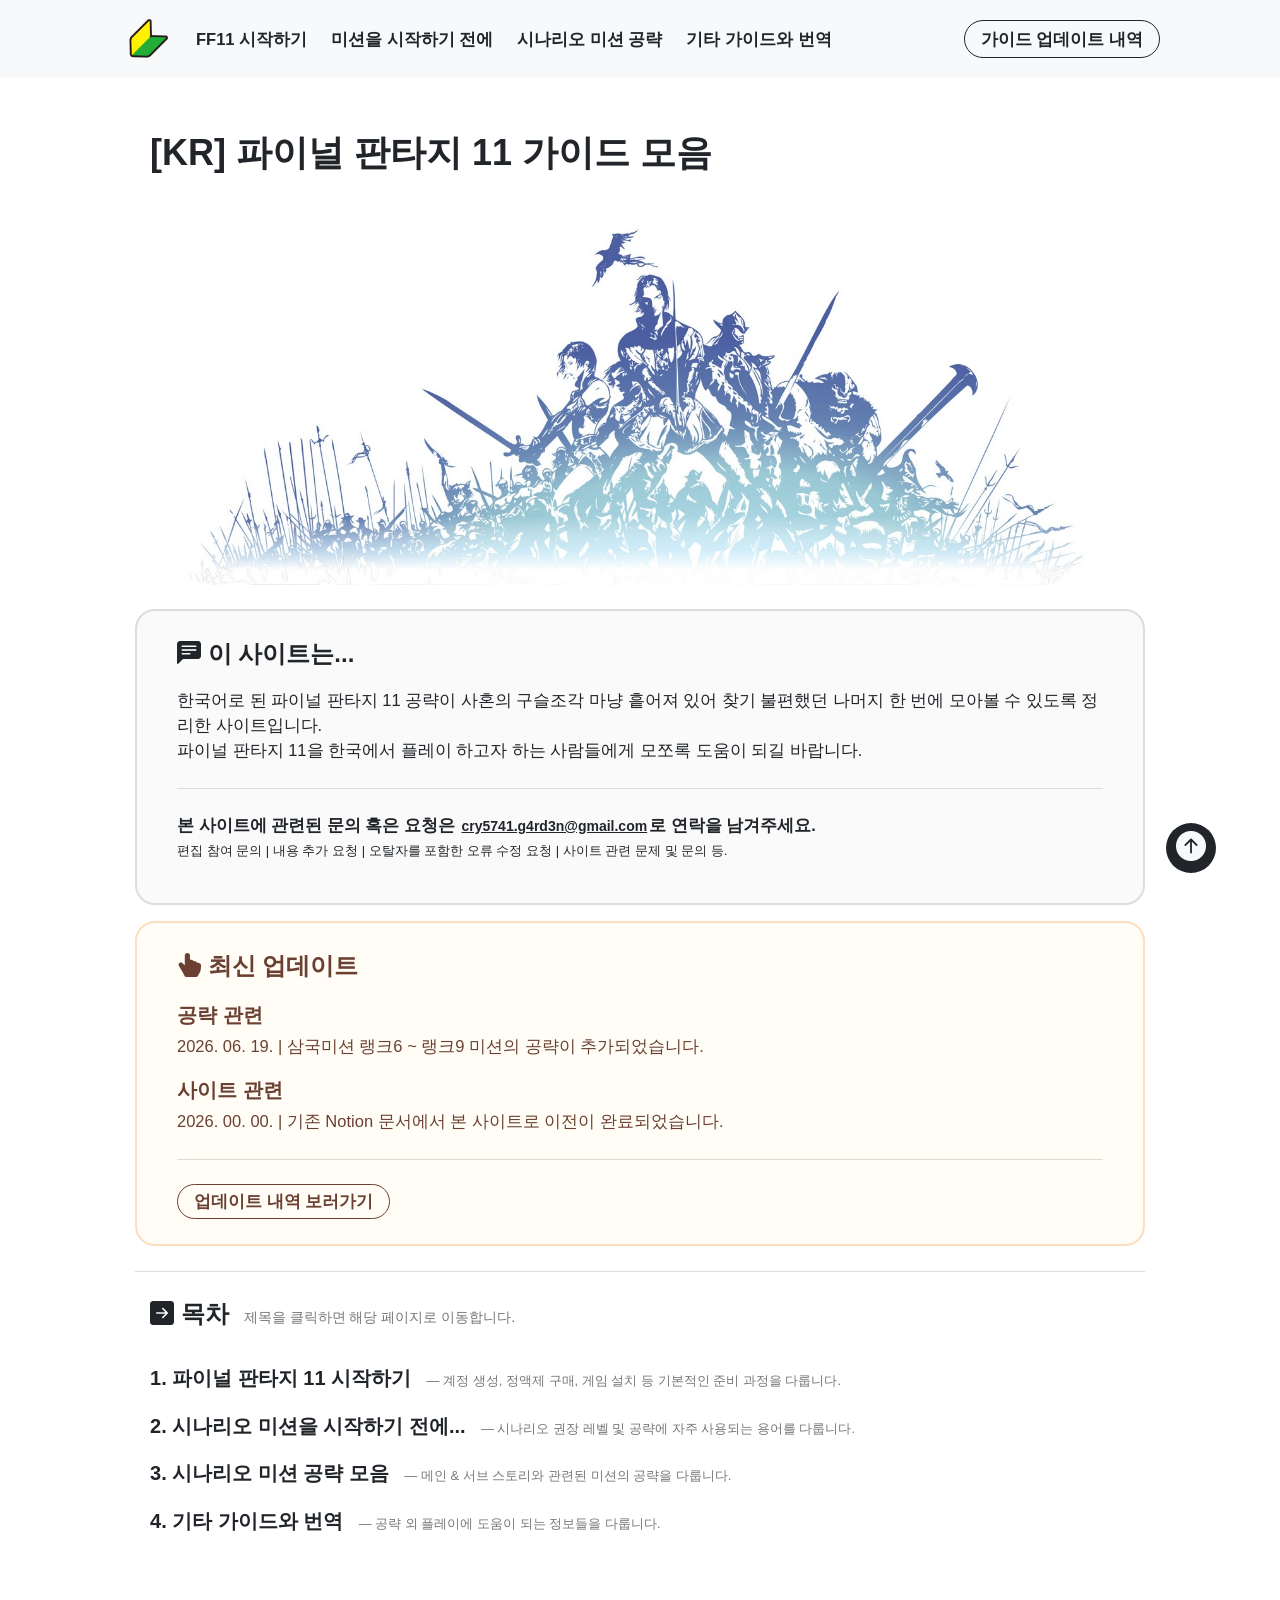
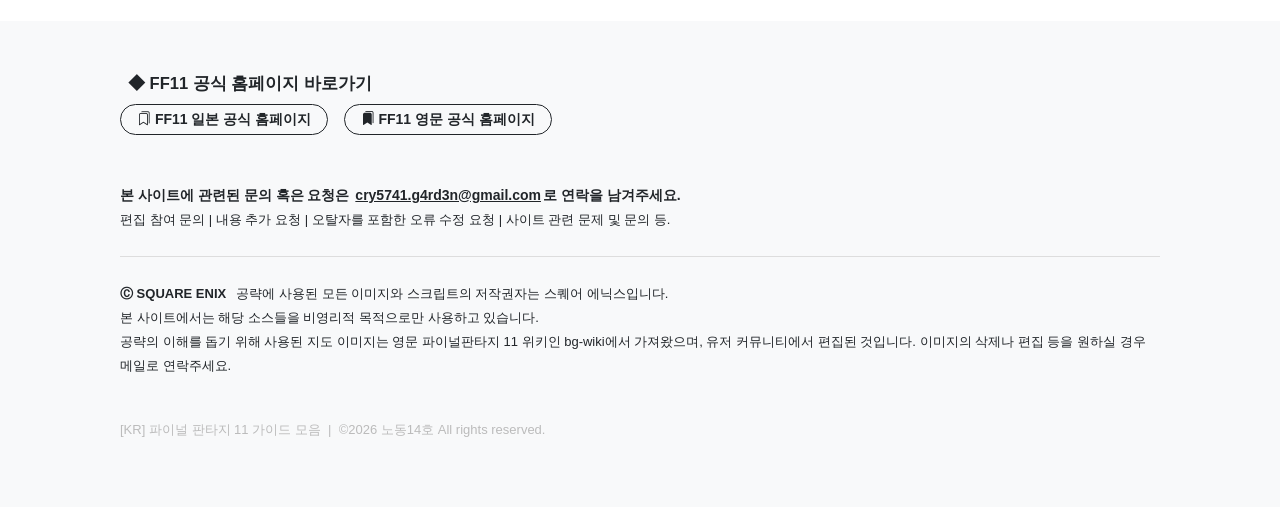
==== commit cb5fb244: "260721-3" ====
--- a/index.html
+++ b/index.html
@@ -17,7 +17,7 @@
 <body>
 
     <!-- 상단 메뉴 바 -->
-    <header class="ffxi-text sticky-top bg-light">
+    <header class="ffxi-text bg-light">
         <div class="navbar navbar-expand-lg ffxi-header widscreen">
             <a class="navbar-brand ms-2 my-1" href="#" data-bs-toggle="tooltip" data-bs-placement="bottom" data-bs-title="메인 페이지로"><img src="./icon/icon_11wiki.png" width="40px"></a>
             <button class="navbar-toggler" type="button" data-bs-toggle="collapse" data-bs-target="#navbarFfxi" aria-controls="navbarSupportedContent" aria-expanded="false" aria-label="Toggle navigation">
@@ -56,7 +56,7 @@
                 <span class="font-xs font-kr-r">편집 참여 문의 | 내용 추가 요청 | 오탈자를 포함한 오류 수정 요청 | 사이트 관련 문제 및 문의 등.</span>
             </p>
         </div>
-        <div class="ffxi-updated"> <!--업데이트 내역-->
+        <div class="call-out-yellow"> <!--업데이트 내역-->
             <p class="font-xl font-kr-b"><i class="bi bi-hand-index-thumb-fill"></i>&nbsp;최신 업데이트</p>
             <div>
                 <p class="font-kr-b font-lg mb-1">공략 관련</p>
@@ -99,33 +99,63 @@
 
 
     <!-- 하단부 고정 -->
-    <footer class="ffxi-text bg-light">
+    <footer class="ffxi-text">
         <div class="footer-margin-t">
-            <div class="ffxi-footer widscreen">
-                <p>
-                    <span class="font-sm font-kr-b">본 사이트에 관련된 문의 혹은 요청은 <span class="font-sm font-en-b text-readme">cry5741.g4rd3n@gmail.com</span>로 연락을 남겨주세요.</span>
+            <div class="bg-light">
+                <div class="ffxi-footer widscreen">
+                    <div class="mb-4">
+                        <p class="font-kr-b font-md ms-2 mb-2">◆ FF11 공식 홈페이지 바로가기</p>
+                        <a href="https://www.playonline.com/ff11/" class="link-none-btn" target="_blank">
+                            <button class="btn btn-outline-dark border-1 rounded-pill font-kr-b font-sm mb-4 py-1 px-3"><i class="bi bi-bookmarks"></i>&nbsp;FF11 일본 공식 홈페이지</button>
+                        </a>
+                        &nbsp;
+                        <a href="https://www.playonline.com/ff11us/" class="link-none-btn" target="_blank">
+                            <button class="btn btn-outline-dark border-1 rounded-pill font-kr-b font-sm mb-4 py-1 px-3"><i class="bi bi-bookmarks-fill"></i>&nbsp;FF11 영문 공식 홈페이지</button>
+                        </a>
+                    </div>
+                    <p>
+                        <span class="font-sm font-kr-b">본 사이트에 관련된 문의 혹은 요청은 <span class="font-sm font-en-b text-readme">cry5741.g4rd3n@gmail.com</span>로 연락을 남겨주세요.</span>
+                        <br>
+                        <span class="font-xs font-kr-r">편집 참여 문의 | 내용 추가 요청 | 오탈자를 포함한 오류 수정 요청 | 사이트 관련 문제 및 문의 등.</span>
+                    </p>
+                    <div class="width-line"></div>
+                    <p>
+                            <span class="font-xs font-en-b">Ⓒ SQUARE ENIX</span>&nbsp;&nbsp;<span class="font-xs font-kr-r">공략에 사용된 모든 이미지와 스크립트의 저작권자는 스퀘어 에닉스입니다.<br>본 사이트에서는 해당 소스들을 비영리적 목적으로만 사용하고 있습니다.</span>
+                            <br>
+                            <span class="font-xs font-kr-r">공략의 이해를 돕기 위해 사용된 지도 이미지는 영문 파이널판타지 11 위키인 bg-wiki에서 가져왔으며, 유저 커뮤니티에서 편집된 것입니다. 이미지의 삭제나 편집 등을 원하실 경우 메일로 연락주세요.</span>
+                    </p>
                     <br>
-                    <span class="font-xs font-kr-r">편집 참여 문의 | 내용 추가 요청 | 오탈자를 포함한 오류 수정 요청 | 사이트 관련 문제 및 문의 등.</span>
-                </p>
-                <div class="width-line"></div>
-                <p>
-                        <span class="font-xs font-en-b">Ⓒ SQUARE ENIX</span>&nbsp;&nbsp;<span class="font-xs font-kr-r">공략에 사용된 모든 이미지와 스크립트의 저작권자는 스퀘어 에닉스입니다.<br>본 사이트에서는 해당 소스들을 비영리적 목적으로만 사용하고 있습니다.</span>
-                        <br>
-                        <span class="font-xs font-kr-r">공략의 이해를 돕기 위해 사용된 지도 이미지는 영문 파이널판타지 11 위키인 bg-wiki에서 가져왔으며, 유저 커뮤니티에서 편집된 것입니다. 이미지의 삭제나 편집 등을 원하실 경우 메일로 연락주세요.</span>
-                </p>
-                <br>
-                <p>
-                    <span class="font-xs font-kr-r text-gray">[KR] 파이널 판타지 11 가이드 모음&nbsp;&nbsp;|&nbsp;&nbsp;©2026 노동14호 All rights reserved.</span>
-                </p>
+                    <p>
+                        <span class="font-xs font-kr-r text-gray">[KR] 파이널 판타지 11 가이드 모음&nbsp;&nbsp;|&nbsp;&nbsp;©2026 노동14호 All rights reserved.</span>
+                    </p>
+                </div>
             </div>
         </div>
     </footer>
 
+    <!-- 스크롤탑 버튼 -->
+    <button onclick="topFunction()" class="top-btn"><i class="bi bi-arrow-up-circle-fill"></i></button>
+
+    <!-- JS -->
     <script src="./js/bootstrap.bundle.js"></script>
     <script src="./js/11wiki.js"></script>
+    
     <script>
         const tooltipTriggerList = document.querySelectorAll('[data-bs-toggle="tooltip"]')
         const tooltipList = [...tooltipTriggerList].map(tooltipTriggerEl => new bootstrap.Tooltip(tooltipTriggerEl))
     </script>
+
+    <script>
+        let topBtn = document.getElementById("topBtn");
+
+        window.onscroll = function() {
+            scrollFunction();
+        };
+
+        function topFunction() {
+            document.body.scrollTop = 0; // For Safari
+            document.documentElement.scrollTop = 0; // For Chrome, Firefox, IE and Opera
+        }
+    </script>
 </body>
 </html>
--- a/css/11wiki.css
+++ b/css/11wiki.css
@@ -97,7 +97,7 @@
 }
 
 .font-md {
-    font-size: 15.5px;
+    font-size: 16.5px;
 }
 
 .font-sm {
@@ -212,11 +212,8 @@
     border-radius: 20px;
 }
 
-
-/* 최신 업데이트 */
-
-.ffxi-updated {
-    margin: 30px 0;
+.call-out-yellow {
+    margin: 16.5px 0;
     padding: 25px 40px;
     background-color: #fffdf5;
     border: 2px solid #ffddbf;
@@ -277,6 +274,62 @@
 }
 
 
+/* 스크롤탑 */
+
+.top-btn {
+    position: fixed;
+    bottom: 3%;
+    right: 5%;
+    z-index: 99;
+    width: 50px;
+    height: 50px;
+    border: none;
+    outline: none;
+    background-color: #212529;
+    color: #f8f9fa;
+    cursor: pointer;
+    border-radius: 50%; /* 원형 버튼 */
+    display: flex;
+    align-items: center;
+    justify-content: center;
+    font-size: 30px;
+    padding-right: 5.4px;
+    padding-bottom: 2.8px;
+    transition: 0.3s;
+    }
+
+.top-btn:hover {
+    background-color: #4ec932;
+    transition: 0.3s;
+}
+
+
+/* 자주 쓰는 단어 */
+
+.ffxi-word {
+    margin: 7.5px;
+    padding: 20px 20px;
+    background-color: #fafafa;
+    border: 2px solid #dddddd;
+    border-radius: 20px;
+}
+
+
+/* 키 아이템 */
+
+.key-item {
+    margin: 0 4px 0 2px;
+    padding: 0 4px 0 2px;
+    background-color: #e9e2d9;
+    color: #212529;
+    font-weight: 700;
+}
+
+.key-item::before {
+    content: "🔑 ";
+    filter: drop-shadow(0 0 2px #5d3400);
+}
+
 /* 여백 관련 (반응형 대응) */
 
 .ffxi-header {
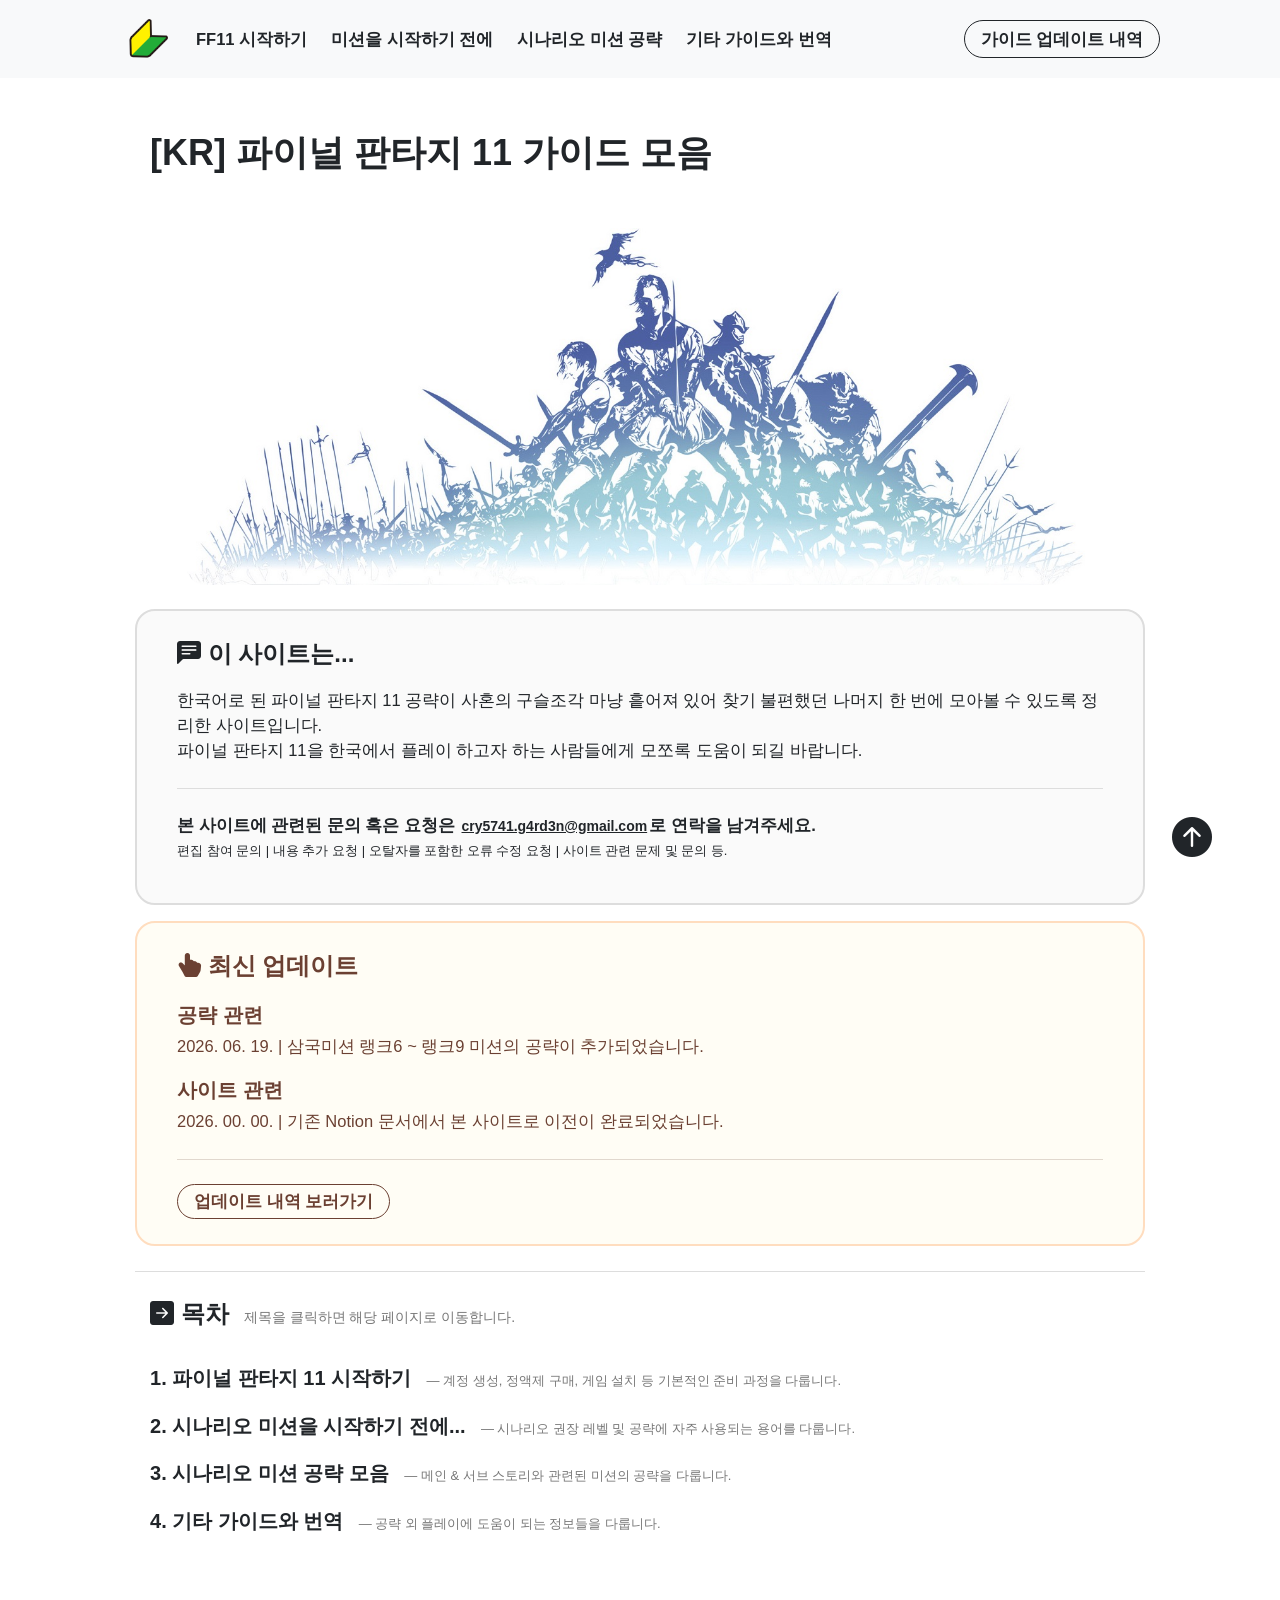
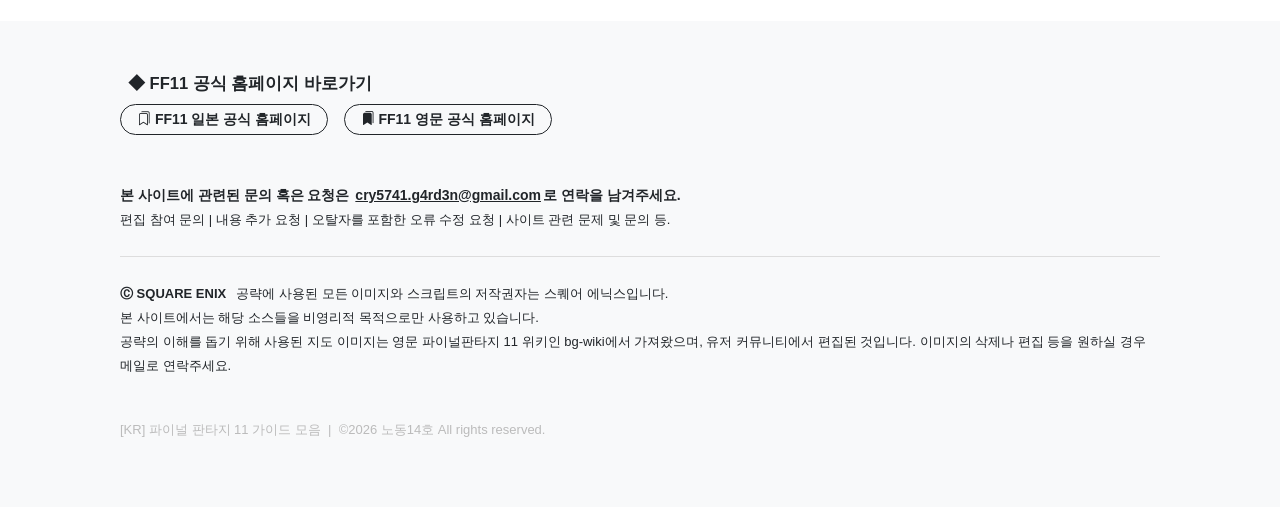
==== commit 39f8ab4f: "260722-1" ====
--- a/index.html
+++ b/index.html
@@ -134,7 +134,7 @@
     </footer>
 
     <!-- 스크롤탑 버튼 -->
-    <button onclick="topFunction()" class="top-btn"><i class="bi bi-arrow-up-circle-fill"></i></button>
+    <button onclick="topFunction()" class="ffxi-top-btn"><i class="bi bi-arrow-up-circle-fill"></i></button>
 
     <!-- JS -->
     <script src="./js/bootstrap.bundle.js"></script>
--- a/css/11wiki.css
+++ b/css/11wiki.css
@@ -276,30 +276,24 @@
 
 /* 스크롤탑 */
 
-.top-btn {
+.ffxi-top-btn {
     position: fixed;
     bottom: 3%;
     right: 5%;
     z-index: 99;
     width: 50px;
-    height: 50px;
+    height: 70px;
     border: none;
     outline: none;
-    background-color: #212529;
-    color: #f8f9fa;
+    background-color: rgba(255, 255, 255, 0);
+    color: #212529;
     cursor: pointer;
-    border-radius: 50%; /* 원형 버튼 */
-    display: flex;
-    align-items: center;
-    justify-content: center;
-    font-size: 30px;
-    padding-right: 5.4px;
-    padding-bottom: 2.8px;
+    font-size: 40px;
     transition: 0.3s;
     }
 
-.top-btn:hover {
-    background-color: #4ec932;
+.ffxi-top-btn:hover {
+    color: #4ec932;
     transition: 0.3s;
 }
 
@@ -330,6 +324,27 @@
     filter: drop-shadow(0 0 2px #5d3400);
 }
 
+
+/* 미션 선택 */
+
+.ffxi-mission:hover:before {
+    content: "➤ ";
+}
+
+
+/* 미션 준비중 */
+
+.ffxi-mission-disable {
+    color: #aaaaaa;
+}
+
+.ffxi-mission-disable:hover {
+    background-color: #f1f1f1 !important;
+    color: #aaaaaa !important;
+}
+
+
+
 /* 여백 관련 (반응형 대응) */
 
 .ffxi-header {
